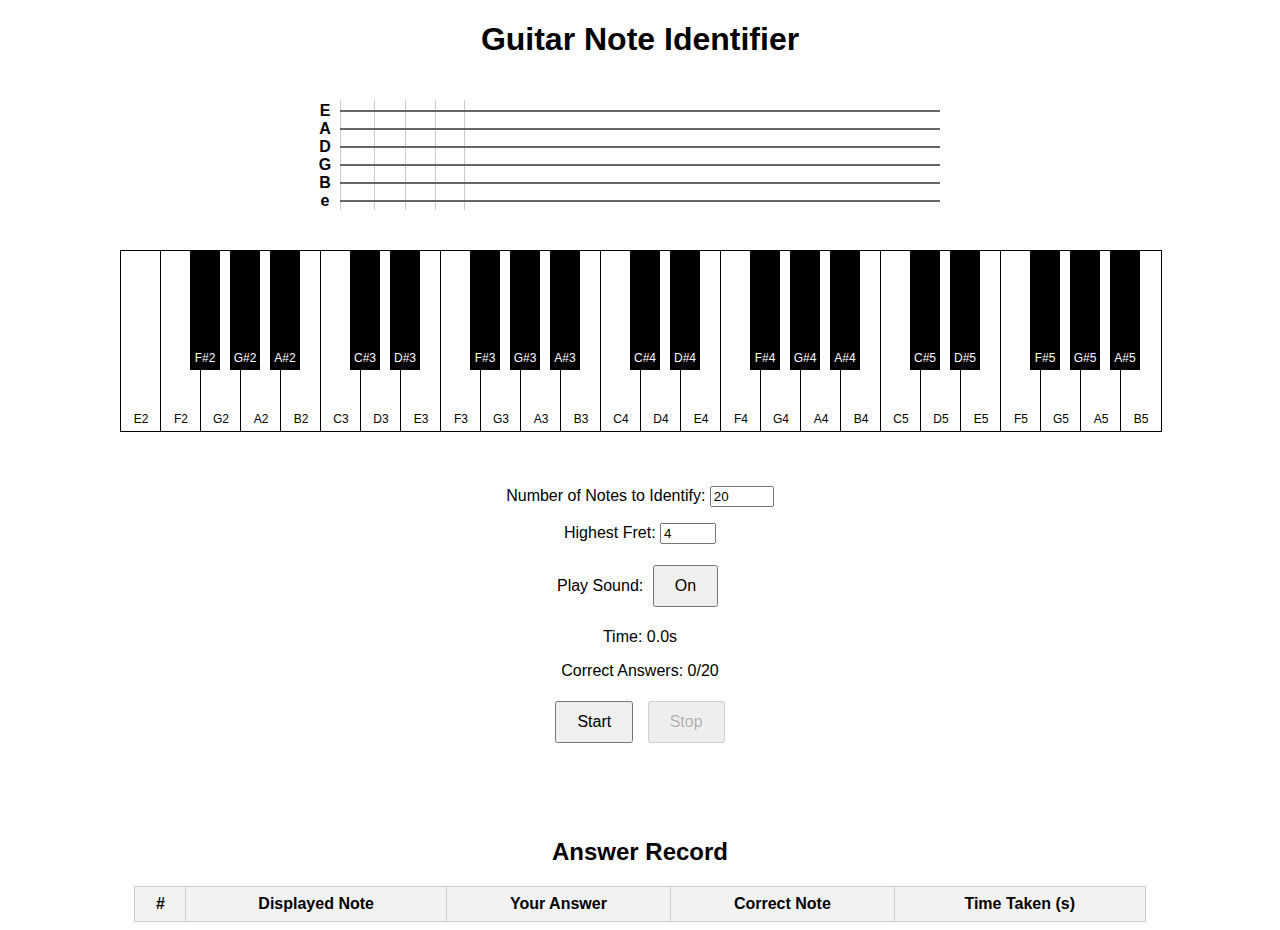
==== learn-notes/index.html @ 31a96dc6 "Program to learn guitar notes" ====
<!DOCTYPE html>
<html lang="en">
<head>
    <meta charset="UTF-8">
    <title>Guitar Note Identifier</title>
    <link rel="stylesheet" href="styles.css">
</head>
<body>
    <h1>Guitar Note Identifier</h1>
    <div id="game">
        <div id="fretboard-container">
            <div id="fretboard">
                <!-- Strings and labels will be generated dynamically -->
            </div>
        </div>
        <div id="piano-container">
            <div id="piano"></div>
        </div>
        <div id="status">
            <p>
                Number of Notes to Identify: 
                <input type="number" id="num-notes" value="20" min="1" max="100" />
            </p>
            <p>
                Highest Fret: 
                <input type="number" id="max-fret" value="4" min="1" max="15" />
            </p>
            <p>
                Play Sound: 
                <button id="toggle-sound">On</button>
            </p>
            <p>Time: <span id="time">0.0</span>s</p>
            <p>Correct Answers: <span id="score">0</span>/<span id="total-notes">20</span></p>
            <button id="start">Start</button>
            <button id="stop" disabled>Stop</button>
        </div>
        <div id="notification"></div>
        <div id="record">
            <h2>Answer Record</h2>
            <table>
                <thead>
                    <tr>
                        <th>#</th>
                        <th>Displayed Note</th>
                        <th>Your Answer</th>
                        <th>Correct Note</th>
                        <th>Time Taken (s)</th>
                    </tr>
                </thead>
                <tbody id="record-body">
                    <!-- Records will be added here dynamically -->
                </tbody>
            </table>
        </div>
    </div>
    <script src="script.js"></script>
</body>
</html>
---- learn-notes/styles.css ----
body {
    font-family: Arial, sans-serif;
    text-align: center;
}

#game {
    display: flex;
    flex-direction: column;
    align-items: center;
}

#fretboard-container {
    position: relative;
    margin: 20px;
    width: 600px;
    height: 110px;
}

#fretboard {
    position: relative;
    width: 100%;
    height: 100%;
}

.string {
    position: absolute;
    width: 100%;
    height: 2px;
    background-color: #666;
}

.string-label {
    position: absolute;
    left: -25px;
    width: 20px;
    height: 20px;
    line-height: 20px;
    font-weight: bold;
}

.string[data-string="0"] { top: 10px; }
.string[data-string="1"] { top: 28px; }
.string[data-string="2"] { top: 46px; }
.string[data-string="3"] { top: 64px; }
.string[data-string="4"] { top: 82px; }
.string[data-string="5"] { top: 100px; }

.string-label[data-string="0"] { top: 1px; }
.string-label[data-string="1"] { top: 19px; }
.string-label[data-string="2"] { top: 37px; }
.string-label[data-string="3"] { top: 55px; }
.string-label[data-string="4"] { top: 73px; }
.string-label[data-string="5"] { top: 91px; }

.fret-line {
    position: absolute;
    width: 1px;
    height: 100%;
    background-color: #ccc;
}

.marker {
    position: absolute;
    top: -15px;
    font-size: 16px;
    font-weight: bold;
}

#piano-container {
    position: relative;
    margin: 20px;
    width: 900px;
}

#piano {
    position: relative;
    width: 900px;
    height: 180px;
}

.key.white {
    position: absolute;
    width: 40px;
    height: 180px;
    border: 1px solid #000;
    background-color: #fff;
    display: flex;
    flex-direction: column;
    justify-content: flex-end;
    align-items: center;
    z-index: 1;
}

.key.black {
    position: absolute;
    width: 30px;
    height: 120px;
    background-color: #000;
    z-index: 2;
    display: flex;
    flex-direction: column;
    justify-content: flex-end;
    align-items: center;
    color: #fff;
}

.key.white label,
.key.black label {
    margin-bottom: 5px;
    font-size: 12px;
}

.key.black.hidden {
    visibility: hidden;
}

.key.white:hover,
.key.black:hover {
    background-color: grey;
    cursor: pointer;
}

#status {
    margin: 20px;
}

button {
    margin: 5px;
    padding: 10px 20px;
    font-size: 16px;
}

#notification {
    margin-top: 10px;
    color: red;
    font-weight: bold;
    height: 20px;
}
#record {
    margin-top: 20px;
    width: 80%;
}

#record table {
    width: 100%;
    border-collapse: collapse;
}

#record th, #record td {
    border: 1px solid #ccc;
    padding: 8px;
    text-align: center;
}

#record th {
    background-color: #f2f2f2;
}

.correct {
    background-color: #d4edda; /* Light green */
}

.incorrect {
    background-color: #f8d7da; /* Light red */
}

.marker {
    position: absolute;
    top: -15px;
    font-size: 16px;
    font-weight: bold;
    transform: translateX(-50%); /* Center the marker horizontally */
}
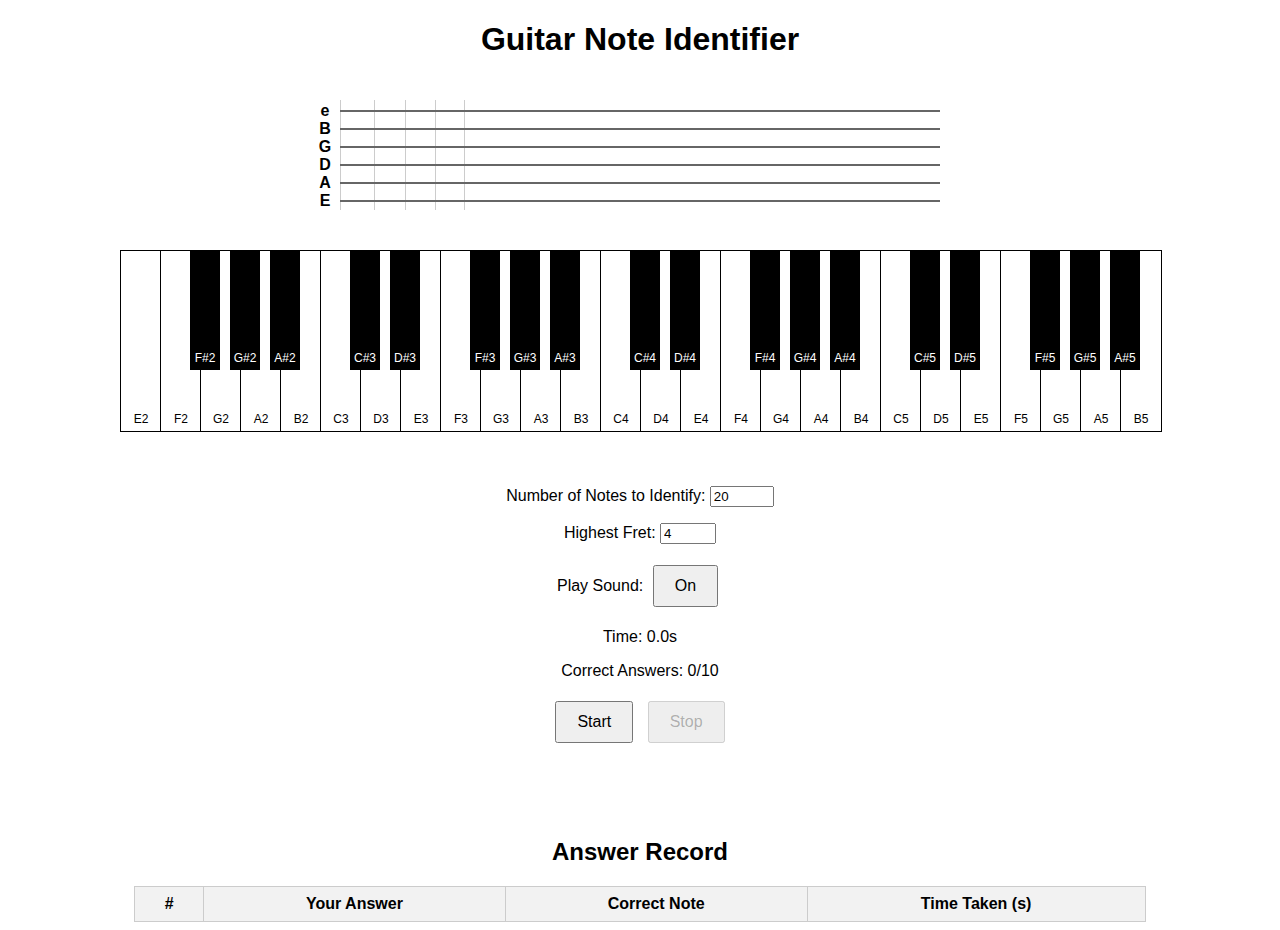
==== commit f6e791e6: "Reverse string order, remove dup col" ====
--- a/learn-notes/index.html
+++ b/learn-notes/index.html
@@ -41,7 +41,6 @@
                 <thead>
                     <tr>
                         <th>#</th>
-                        <th>Displayed Note</th>
                         <th>Your Answer</th>
                         <th>Correct Note</th>
                         <th>Time Taken (s)</th>
--- a/learn-notes/styles.css
+++ b/learn-notes/styles.css
@@ -38,19 +38,20 @@
     font-weight: bold;
 }
 
-.string[data-string="0"] { top: 10px; }
-.string[data-string="1"] { top: 28px; }
-.string[data-string="2"] { top: 46px; }
-.string[data-string="3"] { top: 64px; }
-.string[data-string="4"] { top: 82px; }
-.string[data-string="5"] { top: 100px; }
+.string[data-string="5"] { top: 10px; }
+.string[data-string="4"] { top: 28px; }
+.string[data-string="3"] { top: 46px; }
+.string[data-string="2"] { top: 64px; }
+.string[data-string="1"] { top: 82px; }
+.string[data-string="0"] { top: 100px; }
 
-.string-label[data-string="0"] { top: 1px; }
-.string-label[data-string="1"] { top: 19px; }
-.string-label[data-string="2"] { top: 37px; }
-.string-label[data-string="3"] { top: 55px; }
-.string-label[data-string="4"] { top: 73px; }
-.string-label[data-string="5"] { top: 91px; }
+.string-label[data-string="5"] { top: 1px; }
+.string-label[data-string="4"] { top: 19px; }
+.string-label[data-string="3"] { top: 37px; }
+.string-label[data-string="2"] { top: 55px; }
+.string-label[data-string="1"] { top: 73px; }
+.string-label[data-string="0"] { top: 91px; }
+
 
 .fret-line {
     position: absolute;
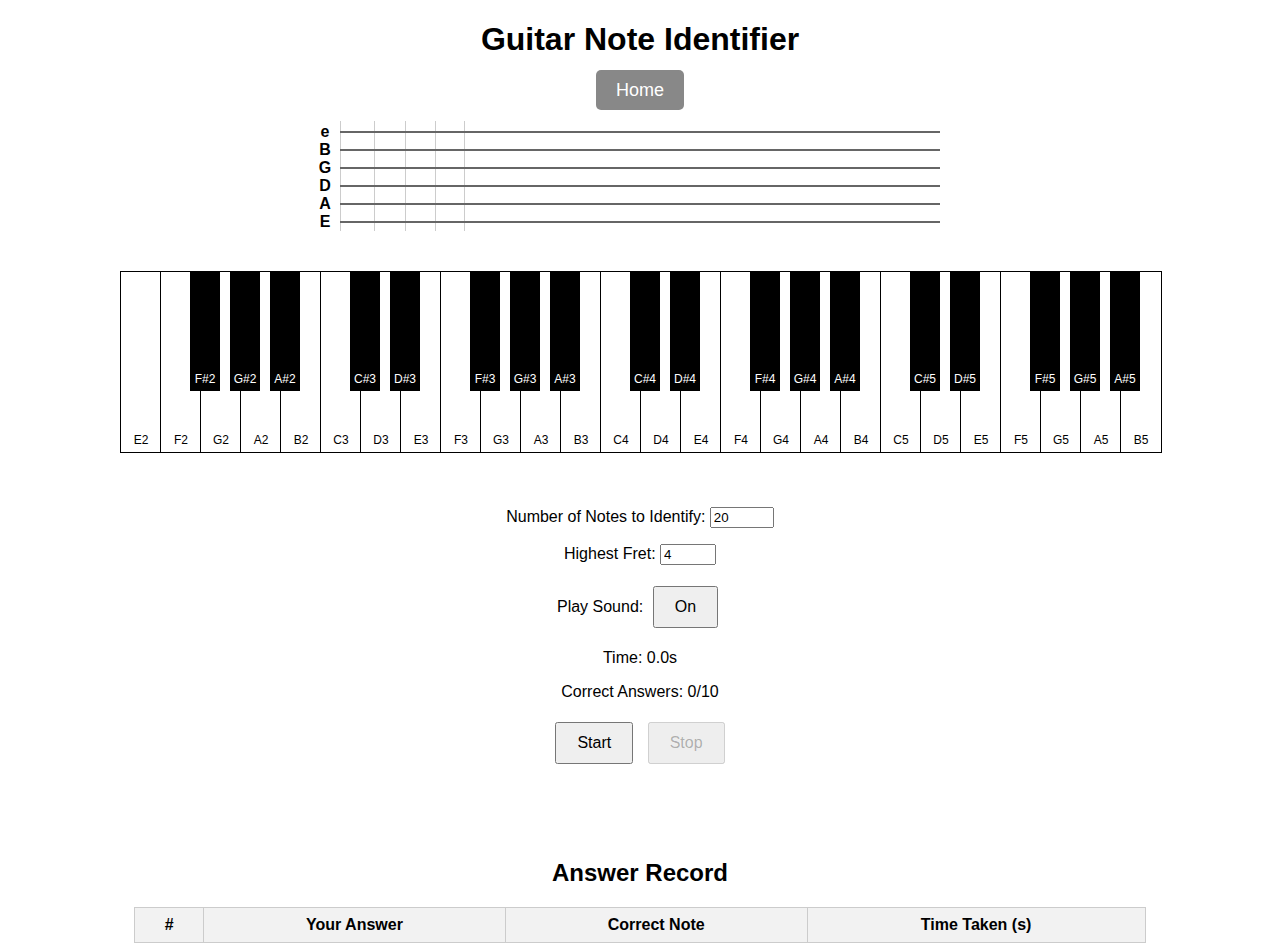
==== commit d75344a6: "Add a start page" ====
--- a/learn-notes/index.html
+++ b/learn-notes/index.html
@@ -6,7 +6,13 @@
     <link rel="stylesheet" href="styles.css">
 </head>
 <body>
+
     <h1>Guitar Note Identifier</h1>
+
+    <div class="home-button">
+        <a href="../index.html">Home</a>
+    </div>
+
     <div id="game">
         <div id="fretboard-container">
             <div id="fretboard">
--- a/learn-notes/styles.css
+++ b/learn-notes/styles.css
@@ -173,3 +173,21 @@
     transform: translateX(-50%); /* Center the marker horizontally */
 }
 
+.home-button {
+    text-align: center;
+    margin-top: 20px;
+}
+
+.home-button a {
+    text-decoration: none;
+    font-size: 18px;
+    color: #fff;
+    background-color: #888;
+    padding: 10px 20px;
+    border-radius: 5px;
+    transition: background-color 0.3s;
+}
+
+.home-button a:hover {
+    background-color: #666;
+}
